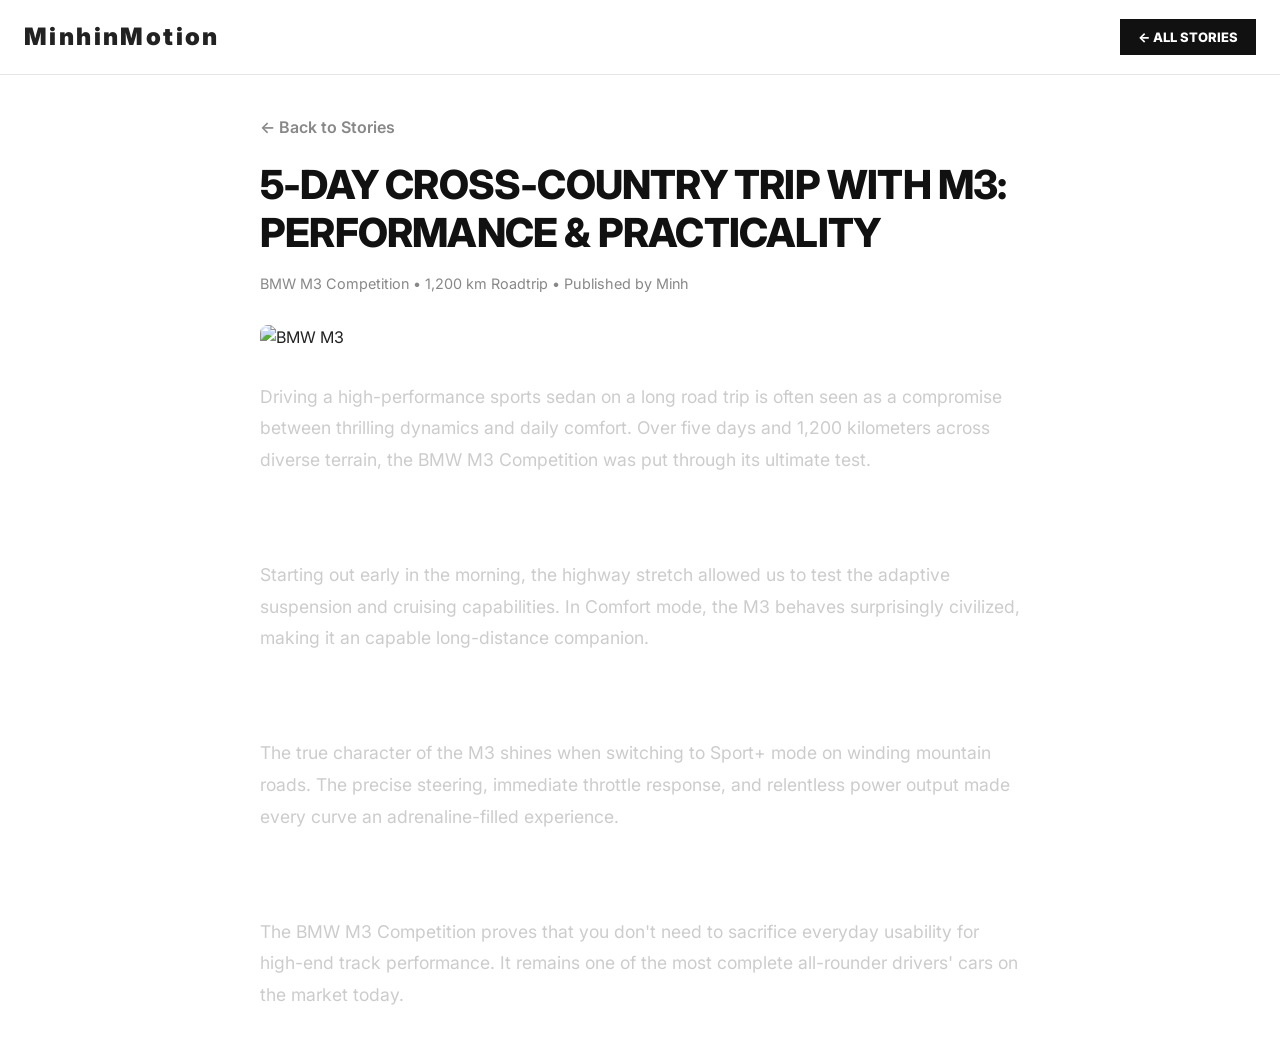
==== story-m3.html @ 4004fb0f "Create story-m3.html" ====
<!DOCTYPE html>
<html lang="en">
<head>
  <meta charset="UTF-8">
  <meta name="viewport" content="width=device-width, initial-scale=1.0">
  <title>5-Day Cross-Country Trip with M3 - MinhinMotion</title>
  <link rel="preconnect" href="https://fonts.googleapis.com">
  <link rel="preconnect" href="https://fonts.gstatic.com" crossorigin>
  <link href="https://fonts.googleapis.com/css2?family=Inter:wght@400;500;600;700;800;900&display=swap" rel="stylesheet">
  <link rel="stylesheet" href="style.css">
  <style>
    .article-container { max-width: 800px; margin: 40px auto; padding: 0 20px; }
    .back-link { display: inline-block; margin-bottom: 20px; color: #888; text-decoration: none; font-weight: 600; }
    .back-link:hover { color: #fff; }
    .article-title { font-size: 2.5rem; margin-bottom: 15px; font-weight: 800; line-height: 1.2; }
    .article-meta { color: #888; font-size: 0.9rem; margin-bottom: 30px; }
    .article-hero-img { width: 100%; height: auto; border-radius: 8px; margin-bottom: 30px; }
    .article-content p { font-size: 1.1rem; line-height: 1.8; margin-bottom: 20px; color: #ccc; }
    .article-content h2 { font-size: 1.5rem; margin: 30px 0 15px; color: #fff; }
  </style>
</head>
<body>

  <header class="navbar">
    <div class="nav-container">
      <a href="index.html" class="logo" style="text-decoration:none; color:inherit;">MinhinMotion</a>
      <div class="nav-actions">
        <a href="index.html#stories" class="btn-quiz-nav">← ALL STORIES</a>
      </div>
    </div>
  </header>

  <main class="article-container">
    <a href="index.html#stories" class="back-link">← Back to Stories</a>
    <h1 class="article-title">5-Day Cross-Country Trip with M3: Performance & Practicality</h1>
    <div class="article-meta">BMW M3 Competition • 1,200 km Roadtrip • Published by Minh</div>
    <img src="https://images.unsplash.com/photo-1555215695-3004980ad54e?auto=format&fit=crop&w=1200&q=80" alt="BMW M3" class="article-hero-img">
    
    <div class="article-content">
      <p>Driving a high-performance sports sedan on a long road trip is often seen as a compromise between thrilling dynamics and daily comfort. Over five days and 1,200 kilometers across diverse terrain, the BMW M3 Competition was put through its ultimate test.</p>
      
      <h2>First Impressions & Highway Comfort</h2>
      <p>Starting out early in the morning, the highway stretch allowed us to test the adaptive suspension and cruising capabilities. In Comfort mode, the M3 behaves surprisingly civilized, making it an capable long-distance companion.</p>
      
      <h2>Mountain Passes & Raw Performance</h2>
      <p>The true character of the M3 shines when switching to Sport+ mode on winding mountain roads. The precise steering, immediate throttle response, and relentless power output made every curve an adrenaline-filled experience.</p>
      
      <h2>Final Verdict</h2>
      <p>The BMW M3 Competition proves that you don't need to sacrifice everyday usability for high-end track performance. It remains one of the most complete all-rounder drivers' cars on the market today.</p>
    </div>
  </main>

</body>
</html>
---- style.css ----
:root {
  --bg-main: #FFFFFF;
  --bg-secondary: #F5F5F5;
  --text-heading: #111111;
  --text-body: #222222;
  --border-color: #E5E5E5;
  --btn-main: #111111;
  --success-color: #2E7D32;
  --warning-color: #C76B00;
  --font-primary: 'Inter', -apple-system, BlinkMacSystemFont, 'Segoe UI', Roboto, sans-serif;
}

* {
  box-sizing: border-box;
  margin: 0;
  padding: 0;
}

body {
  background-color: var(--bg-main);
  color: var(--text-body);
  font-family: var(--font-primary);
  line-height: 1.6;
  -webkit-font-smoothing: antialiased;
}

.container {
  max-width: 1200px;
  margin: 0 auto;
  padding: 0 24px;
}

.section-padding {
  padding: 80px 0;
}

.bg-secondary {
  background-color: var(--bg-secondary);
}

h1, h2, h3, h4 {
  color: var(--text-heading);
  font-weight: 800;
  letter-spacing: -0.02em;
  text-transform: uppercase;
}

a {
  text-decoration: none;
  color: inherit;
}

.section-header {
  margin-bottom: 40px;
}

.section-header h2 {
  font-size: 32px;
}

.section-header p {
  color: #666;
  font-size: 16px;
}

.btn {
  display: inline-flex;
  align-items: center;
  justify-content: center;
  padding: 14px 28px;
  font-weight: 700;
  font-size: 14px;
  letter-spacing: 0.05em;
  text-transform: uppercase;
  cursor: pointer;
  transition: all 0.2s ease;
  border-radius: 0;
}

.btn-primary {
  background-color: var(--btn-main);
  color: #FFFFFF;
  border: 2px solid var(--btn-main);
}

.btn-primary:hover {
  background-color: #333333;
  border-color: #333333;
}

.btn-secondary {
  background-color: #FFFFFF;
  color: var(--text-heading);
  border: 2px solid var(--btn-main);
}

.btn-secondary:hover {
  background-color: var(--bg-secondary);
}

.btn-full {
  width: 100%;
}

.navbar {
  border-bottom: 1px solid var(--border-color);
  background: var(--bg-main);
  position: sticky;
  top: 0;
  z-index: 100;
}

.nav-container {
  display: flex;
  align-items: center;
  justify-content: space-between;
  max-width: 1300px;
  margin: 0 auto;
  padding: 18px 24px;
}

.logo {
  font-size: 24px;
  font-weight: 900;
  letter-spacing: 0.1em;
}

.nav-menu {
  display: flex;
  gap: 24px;
}

.nav-menu a {
  font-weight: 600;
  font-size: 13px;
  letter-spacing: 0.05em;
  color: var(--text-heading);
}

.nav-menu a:hover {
  text-decoration: underline;
}

.btn-quiz-nav {
  font-weight: 800;
  font-size: 13px;
  padding: 8px 16px;
  border: 2px solid var(--btn-main);
  background: var(--btn-main);
  color: #FFFFFF;
}

.hero {
  position: relative;
  height: 75vh;
  min-height: 480px;
  background: url('https://images.unsplash.com/photo-1503376780353-7e6692767b70?auto=format&fit=crop&w=1920&q=80') center/cover no-repeat;
  display: flex;
  align-items: center;
  padding: 0 40px;
}

.hero-overlay {
  position: absolute;
  inset: 0;
  background: rgba(255, 255, 255, 0.75);
}

.hero-content {
  position: relative;
  z-index: 2;
  max-width: 700px;
}

.hero-content h1 {
  font-size: 56px;
  line-height: 1.05;
  margin-bottom: 16px;
}

.hero-content p {
  font-size: 18px;
  margin-bottom: 28px;
  color: #333333;
}

.hero-btns {
  display: flex;
  gap: 16px;
}

.manifesto-section {
  padding: 60px 0;
  background: var(--text-heading);
  color: #FFFFFF;
}

.manifesto-box {
  max-width: 900px;
  margin: 0 auto;
  text-align: center;
}

.manifesto-tag {
  font-size: 12px;
  font-weight: 800;
  letter-spacing: 0.2em;
  color: #888888;
  display: block;
  margin-bottom: 16px;
}

blockquote {
  font-size: 22px;
  font-weight: 500;
  line-height: 1.6;
  font-style: italic;
}

.taxonomy-filters {
  display: flex;
  gap: 12px;
  margin-bottom: 32px;
  flex-wrap: wrap;
}

.filter-btn {
  padding: 8px 16px;
  font-size: 12px;
  font-weight: 700;
  border: 1px solid var(--border-color);
  background: var(--bg-main);
  cursor: pointer;
}

.filter-btn.active, .filter-btn:hover {
  background: var(--btn-main);
  color: #FFF;
}

.stories-grid {
  display: grid;
  grid-template-columns: repeat(3, 1fr);
  gap: 24px;
}

.story-card {
  border: 1px solid var(--border-color);
  background: var(--bg-main);
  transition: transform 0.2s ease;
}

.story-card:hover {
  transform: translateY(-4px);
}

.story-img-wrap {
  position: relative;
  height: 220px;
}

.story-img-wrap img {
  width: 100%;
  height: 100%;
  object-fit: cover;
}

.story-tag {
  position: absolute;
  top: 12px;
  left: 12px;
  background: var(--btn-main);
  color: #FFF;
  font-size: 10px;
  font-weight: 800;
  padding: 4px 8px;
  letter-spacing: 0.05em;
}

.story-content {
  padding: 20px;
}

.story-meta {
  font-size: 12px;
  color: #777;
  font-weight: 600;
  margin-bottom: 8px;
}

.story-content h3 {
  font-size: 18px;
  margin-bottom: 12px;
  line-height: 1.3;
}

.story-content p {
  font-size: 14px;
  color: #444;
  margin-bottom: 16px;
}

.read-more {
  font-size: 12px;
  font-weight: 800;
  letter-spacing: 0.05em;
  border-bottom: 2px solid var(--btn-main);
}

.events-list {
  display: flex;
  flex-direction: column;
  gap: 16px;
}

.event-card {
  display: flex;
  align-items: center;
  background: var(--bg-main);
  border: 1px solid var(--border-color);
  padding: 24px;
  gap: 24px;
}

.event-date {
  display: flex;
  flex-direction: column;
  align-items: center;
  justify-content: center;
  background: var(--text-heading);
  color: #FFF;
  min-width: 80px;
  height: 80px;
}

.event-date .day {
  font-size: 28px;
  font-weight: 900;
  line-height: 1;
}

.event-date .month {
  font-size: 12px;
  font-weight: 700;
}

.event-info {
  flex: 1;
}

.badge-status {
  display: inline-block;
  font-size: 10px;
  font-weight: 800;
  padding: 2px 6px;
  background: var(--bg-secondary);
  border: 1px solid var(--border-color);
  margin-bottom: 6px;
}

.badge-status.live {
  background: #E8F5E9;
  color: var(--success-color);
  border-color: var(--success-color);
}

.event-info h3 {
  font-size: 20px;
  margin-bottom: 4px;
}

.event-info p {
  font-size: 14px;
  color: #555;
}

.quiz-section {
  padding: 80px 0;
}

.quiz-header {
  text-align: center;
  margin-bottom: 40px;
}

.quiz-header h2 {
  font-size: 32px;
}

.progress-container {
  max-width: 800px;
  margin: 0 auto 40px auto;
}

.progress-bar-line {
  height: 4px;
  background: var(--border-color);
  position: relative;
  margin-bottom: 12px;
}

.progress-fill {
  height: 100%;
  background: var(--btn-main);
  width: 16.66%;
  transition: width 0.3s ease;
}

.step-indicator {
  font-weight: 800;
  font-size: 13px;
  letter-spacing: 0.05em;
  text-align: center;
}

.quiz-card {
  max-width: 900px;
  margin: 0 auto;
  border: 1px solid var(--border-color);
  padding: 40px;
  background: var(--bg-main);
}

.quiz-step {
  display: none;
}

.quiz-step.active {
  display: block;
}

.step-title {
  font-size: 22px;
  font-weight: 800;
  margin-bottom: 8px;
  text-align: center;
}

.step-title-sub {
  font-size: 16px;
  font-weight: 800;
  margin: 24px 0 16px 0;
}

.step-sub {
  text-align: center;
  color: #666;
  margin-bottom: 24px;
  font-size: 14px;
}

.card-grid-4 {
  display: grid;
  grid-template-columns: repeat(4, 1fr);
  gap: 16px;
  margin-top: 24px;
}

.card-grid-3 {
  display: grid;
  grid-template-columns: repeat(3, 1fr);
  gap: 16px;
  margin-top: 24px;
}

.option-card {
  border: 2px solid var(--border-color);
  padding: 24px 16px;
  text-align: center;
  cursor: pointer;
  transition: all 0.2s ease;
}

.option-card:hover {
  border-color: var(--btn-main);
}

.option-card.selected {
  border-color: var(--btn-main);
  background: var(--bg-secondary);
}

.card-icon {
  font-size: 32px;
  display: block;
  margin-bottom: 12px;
}

.option-card h4 {
  font-size: 15px;
  margin-bottom: 4px;
}

.option-card p {
  font-size: 12px;
  color: #666;
}

.budget-selector {
  text-align: center;
  padding: 30px 0;
}

.budget-value {
  font-size: 48px;
  font-weight: 900;
  margin-bottom: 20px;
}

.budget-slider {
  width: 100%;
  max-width: 500px;
  accent-color: var(--btn-main);
  height: 8px;
}

.budget-range-labels {
  display: flex;
  justify-content: space-between;
  max-width: 500px;
  margin: 8px auto 24px auto;
  font-weight: 700;
  font-size: 12px;
}

.pill-grid {
  display: flex;
  flex-wrap: wrap;
  gap: 12px;
  justify-content: center;
  margin-top: 24px;
}

.pill-btn {
  padding: 12px 24px;
  font-weight: 700;
  font-size: 13px;
  border: 2px solid var(--btn-main);
  background: var(--bg-main);
  color: var(--text-heading);
  cursor: pointer;
  transition: all 0.2s ease;
}

.pill-btn.selected {
  background: var(--btn-main);
  color: #FFFFFF;
}

.search-box {
  margin-bottom: 20px;
}

.text-input {
  width: 100%;
  padding: 14px;
  border: 2px solid var(--border-color);
  font-size: 15px;
  font-family: inherit;
  margin-bottom: 12px;
}

.text-input:focus {
  outline: none;
  border-color: var(--btn-main);
}

.checkbox-grid {
  display: grid;
  grid-template-columns: repeat(2, 1fr);
  gap: 12px;
}

.custom-checkbox {
  display: flex;
  align-items: center;
  gap: 10px;
  font-weight: 600;
  font-size: 14px;
  cursor: pointer;
}

.custom-checkbox input {
  accent-color: var(--btn-main);
  width: 18px;
  height: 18px;
}

.result-header {
  text-align: center;
  margin-bottom: 30px;
}

.tag-badge {
  background: var(--btn-main);
  color: #FFF;
  font-size: 11px;
  font-weight: 800;
  padding: 4px 8px;
  letter-spacing: 0.1em;
}

.best-match-card {
  border: 2px solid var(--btn-main);
  padding: 24px;
  margin-bottom: 40px;
}

.match-top-label {
  font-weight: 800;
  font-size: 13px;
  color: var(--success-color);
  margin-bottom: 16px;
}

.match-main-grid {
  display: grid;
  grid-template-columns: 1fr 1fr;
  gap: 24px;
}

.result-car-img {
  width: 100%;
  height: 250px;
  object-fit: cover;
}

.result-title-row {
  display: flex;
  justify-content: space-between;
  align-items: center;
  margin-bottom: 16px;
}

.result-title-row h3 {
  font-size: 28px;
}

.score-pill {
  background: var(--success-color);
  color: #FFF;
  font-weight: 800;
  padding: 4px 10px;
  font-size: 13px;
}

.why-fits h4 {
  font-size: 14px;
  margin-bottom: 8px;
}

.why-fits ul {
  list-style: none;
  font-size: 14px;
  margin-bottom: 16px;
}

.why-fits li {
  margin-bottom: 4px;
}

.consider-box {
  background: var(--bg-secondary);
  border-left: 4px solid var(--warning-color);
  padding: 12px;
  font-size: 13px;
}

.other-matches {
  margin-top: 40px;
  border-top: 1px solid var(--border-color);
  padding-top: 30px;
}

.other-matches h3 {
  margin-bottom: 20px;
}

.other-matches-grid {
  display: grid;
  grid-template-columns: repeat(3, 1fr);
  gap: 16px;
}

.sub-match-card {
  border: 1px solid var(--border-color);
  padding: 16px;
  text-align: center;
}

.match-type {
  font-size: 11px;
  font-weight: 700;
  display: block;
  margin-bottom: 8px;
}

.sub-match-card img {
  width: 100%;
  height: 120px;
  object-fit: cover;
  margin-bottom: 8px;
}

.sub-match-card h4 {
  font-size: 16px;
}

.match-pct {
  font-weight: 800;
  font-size: 12px;
  color: var(--success-color);
}

.compare-section, .ownership-section {
  margin-top: 40px;
  border-top: 1px solid var(--border-color);
  padding-top: 30px;
}

.compare-table {
  width: 100%;
  border-collapse: collapse;
  margin: 20px 0;
  text-align: left;
  font-size: 14px;
}

.compare-table th, .compare-table td {
  padding: 12px;
  border-bottom: 1px solid var(--border-color);
}

.compare-table th {
  background: var(--bg-secondary);
}

.text-green {
  color: var(--success-color);
}

.insight-box {
  background: var(--bg-secondary);
  padding: 16px;
  border: 1px solid var(--border-color);
  font-size: 14px;
}

.cost-grid {
  display: grid;
  grid-template-columns: repeat(4, 1fr);
  gap: 16px;
  margin-top: 16px;
}

.cost-card {
  background: var(--bg-secondary);
  padding: 16px;
  border: 1px solid var(--border-color);
  text-align: center;
}

.cost-label {
  display: block;
  font-size: 12px;
  color: #666;
  margin-bottom: 4px;
  font-weight: 600;
}

.cost-value {
  font-size: 20px;
  font-weight: 800;
}

.quiz-nav-btns {
  display: flex;
  justify-content: space-between;
  margin-top: 30px;
  border-top: 1px solid var(--border-color);
  padding-top: 20px;
}

.community-layout {
  display: grid;
  grid-template-columns: 1fr 380px;
  gap: 32px;
}

.community-cards {
  display: flex;
  flex-direction: column;
  gap: 16px;
}

.community-card {
  border: 1px solid var(--border-color);
  padding: 24px;
  background: var(--bg-main);
}

.comm-header {
  display: flex;
  justify-content: space-between;
  align-items: center;
  margin-bottom: 8px;
}

.comm-header h4 {
  font-size: 18px;
}

.verified-badge {
  font-size: 11px;
  font-weight: 800;
  color: var(--success-color);
}

.comm-meta {
  font-size: 12px;
  color: #666;
  font-weight: 600;
  margin-bottom: 12px;
}

.comm-link {
  display: inline-block;
  margin-top: 12px;
  font-size: 12px;
  font-weight: 800;
  border-bottom: 2px solid var(--btn-main);
}

.submit-comm-box {
  border: 1px solid var(--border-color);
  padding: 24px;
  background: var(--bg-secondary);
}

.submit-comm-box h3 {
  font-size: 18px;
  margin-bottom: 8px;
}

.submit-comm-box p {
  font-size: 13px;
  margin-bottom: 16px;
  color: #555;
}

.footer {
  border-top: 1px solid var(--border-color);
  padding: 60px 0 20px 0;
  background: var(--bg-main);
}

.footer-grid {
  display: grid;
  grid-template-columns: 2fr 1fr 1fr;
  gap: 40px;
  margin-bottom: 40px;
}

.footer-logo {
  font-size: 24px;
  font-weight: 900;
  letter-spacing: 0.1em;
  margin-bottom: 8px;
}

.social-links {
  display: flex;
  gap: 16px;
  margin-top: 16px;
  font-weight: 700;
  font-size: 13px;
}

.footer-col h4 {
  font-size: 14px;
  margin-bottom: 16px;
}

.footer-col ul {
  list-style: none;
}

.footer-col li {
  margin-bottom: 8px;
  font-size: 13px;
}

.footer-bottom {
  border-top: 1px solid var(--border-color);
  padding-top: 20px;
  font-size: 12px;
  color: #888;
}

@media (max-width: 900px) {
  .hero-content h1 { font-size: 36px; }
  .stories-grid, .card-grid-4, .card-grid-3, .other-matches-grid, .cost-grid, .community-layout, .footer-grid {
    grid-template-columns: 1fr;
  }
  .nav-menu { display: none; }
  .event-card { flex-direction: column; align-items: flex-start; }
}
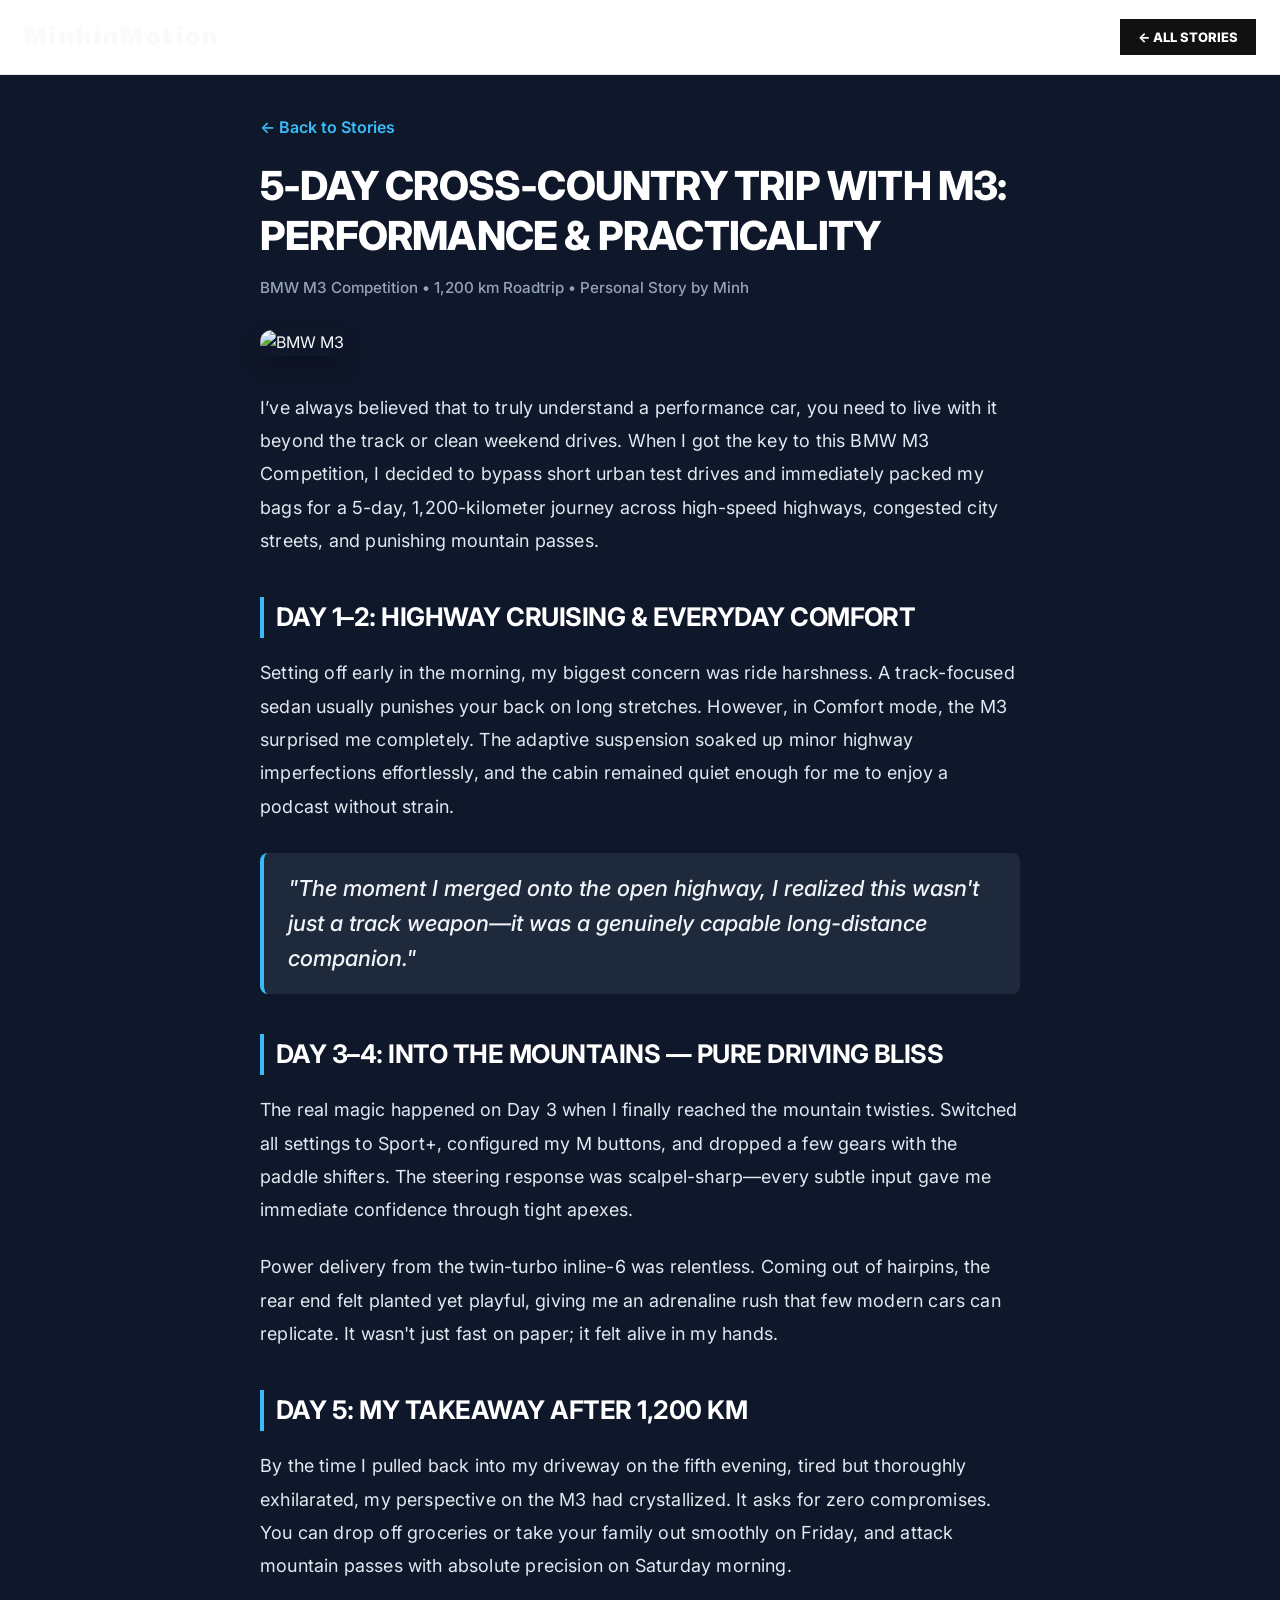
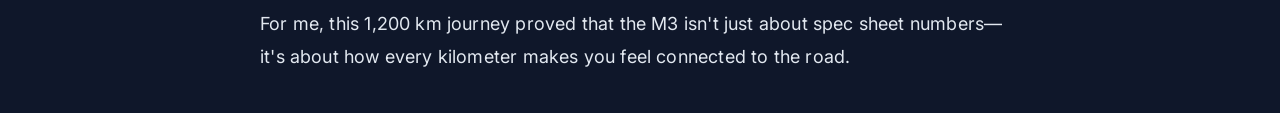
==== commit f68fbe7c: "Update story-m3.html" ====
--- a/story-m3.html
+++ b/story-m3.html
@@ -9,14 +9,71 @@
   <link href="https://fonts.googleapis.com/css2?family=Inter:wght@400;500;600;700;800;900&display=swap" rel="stylesheet">
   <link rel="stylesheet" href="style.css">
   <style>
-    .article-container { max-width: 800px; margin: 40px auto; padding: 0 20px; }
-    .back-link { display: inline-block; margin-bottom: 20px; color: #888; text-decoration: none; font-weight: 600; }
-    .back-link:hover { color: #fff; }
-    .article-title { font-size: 2.5rem; margin-bottom: 15px; font-weight: 800; line-height: 1.2; }
-    .article-meta { color: #888; font-size: 0.9rem; margin-bottom: 30px; }
-    .article-hero-img { width: 100%; height: auto; border-radius: 8px; margin-bottom: 30px; }
-    .article-content p { font-size: 1.1rem; line-height: 1.8; margin-bottom: 20px; color: #ccc; }
-    .article-content h2 { font-size: 1.5rem; margin: 30px 0 15px; color: #fff; }
+    body {
+      background-color: #0f172a;
+      color: #f8fafc;
+    }
+    .article-container { 
+      max-width: 800px; 
+      margin: 40px auto; 
+      padding: 0 20px; 
+    }
+    .back-link { 
+      display: inline-block; 
+      margin-bottom: 20px; 
+      color: #38bdf8; 
+      text-decoration: none; 
+      font-weight: 600; 
+      transition: color 0.2s;
+    }
+    .back-link:hover { 
+      color: #7dd3fc; 
+    }
+    .article-title { 
+      font-size: 2.5rem; 
+      margin-bottom: 15px; 
+      font-weight: 800; 
+      line-height: 1.25; 
+      color: #ffffff;
+    }
+    .article-meta { 
+      color: #94a3b8; 
+      font-size: 0.95rem; 
+      margin-bottom: 30px; 
+      font-weight: 500;
+    }
+    .article-hero-img { 
+      width: 100%; 
+      height: auto; 
+      border-radius: 12px; 
+      margin-bottom: 35px; 
+      box-shadow: 0 10px 25px -5px rgba(0, 0, 0, 0.5);
+    }
+    .article-content p { 
+      font-size: 1.125rem; 
+      line-height: 1.85; 
+      margin-bottom: 24px; 
+      color: #e2e8f0; 
+      font-weight: 400;
+      letter-spacing: 0.01em;
+    }
+    .article-content h2 { 
+      font-size: 1.6rem; 
+      margin: 40px 0 18px; 
+      color: #ffffff; 
+      font-weight: 700;
+      border-left: 4px solid #38bdf8;
+      padding-left: 12px;
+    }
+    .article-content blockquote {
+      margin: 30px 0;
+      padding: 18px 24px;
+      background: #1e293b;
+      border-radius: 8px;
+      font-style: italic;
+      color: #f1f5f9;
+      border-left: 4px solid #38bdf8;
+    }
   </style>
 </head>
 <body>
@@ -33,20 +90,28 @@
   <main class="article-container">
     <a href="index.html#stories" class="back-link">← Back to Stories</a>
     <h1 class="article-title">5-Day Cross-Country Trip with M3: Performance & Practicality</h1>
-    <div class="article-meta">BMW M3 Competition • 1,200 km Roadtrip • Published by Minh</div>
+    <div class="article-meta">BMW M3 Competition • 1,200 km Roadtrip • Personal Story by Minh</div>
     <img src="https://images.unsplash.com/photo-1555215695-3004980ad54e?auto=format&fit=crop&w=1200&q=80" alt="BMW M3" class="article-hero-img">
     
     <div class="article-content">
-      <p>Driving a high-performance sports sedan on a long road trip is often seen as a compromise between thrilling dynamics and daily comfort. Over five days and 1,200 kilometers across diverse terrain, the BMW M3 Competition was put through its ultimate test.</p>
+      <p>I’ve always believed that to truly understand a performance car, you need to live with it beyond the track or clean weekend drives. When I got the key to this BMW M3 Competition, I decided to bypass short urban test drives and immediately packed my bags for a 5-day, 1,200-kilometer journey across high-speed highways, congested city streets, and punishing mountain passes.</p>
       
-      <h2>First Impressions & Highway Comfort</h2>
-      <p>Starting out early in the morning, the highway stretch allowed us to test the adaptive suspension and cruising capabilities. In Comfort mode, the M3 behaves surprisingly civilized, making it an capable long-distance companion.</p>
+      <h2>Day 1–2: Highway Cruising & Everyday Comfort</h2>
+      <p>Setting off early in the morning, my biggest concern was ride harshness. A track-focused sedan usually punishes your back on long stretches. However, in Comfort mode, the M3 surprised me completely. The adaptive suspension soaked up minor highway imperfections effortlessly, and the cabin remained quiet enough for me to enjoy a podcast without strain.</p>
+
+      <blockquote>
+        "The moment I merged onto the open highway, I realized this wasn't just a track weapon—it was a genuinely capable long-distance companion."
+      </blockquote>
+
+      <h2>Day 3–4: Into the Mountains — Pure Driving Bliss</h2>
+      <p>The real magic happened on Day 3 when I finally reached the mountain twisties. Switched all settings to Sport+, configured my M buttons, and dropped a few gears with the paddle shifters. The steering response was scalpel-sharp—every subtle input gave me immediate confidence through tight apexes.</p>
+
+      <p>Power delivery from the twin-turbo inline-6 was relentless. Coming out of hairpins, the rear end felt planted yet playful, giving me an adrenaline rush that few modern cars can replicate. It wasn't just fast on paper; it felt alive in my hands.</p>
       
-      <h2>Mountain Passes & Raw Performance</h2>
-      <p>The true character of the M3 shines when switching to Sport+ mode on winding mountain roads. The precise steering, immediate throttle response, and relentless power output made every curve an adrenaline-filled experience.</p>
-      
-      <h2>Final Verdict</h2>
-      <p>The BMW M3 Competition proves that you don't need to sacrifice everyday usability for high-end track performance. It remains one of the most complete all-rounder drivers' cars on the market today.</p>
+      <h2>Day 5: My Takeaway after 1,200 km</h2>
+      <p>By the time I pulled back into my driveway on the fifth evening, tired but thoroughly exhilarated, my perspective on the M3 had crystallized. It asks for zero compromises. You can drop off groceries or take your family out smoothly on Friday, and attack mountain passes with absolute precision on Saturday morning.</p>
+
+      <p>For me, this 1,200 km journey proved that the M3 isn't just about spec sheet numbers—it's about how every kilometer makes you feel connected to the road.</p>
     </div>
   </main>
 
